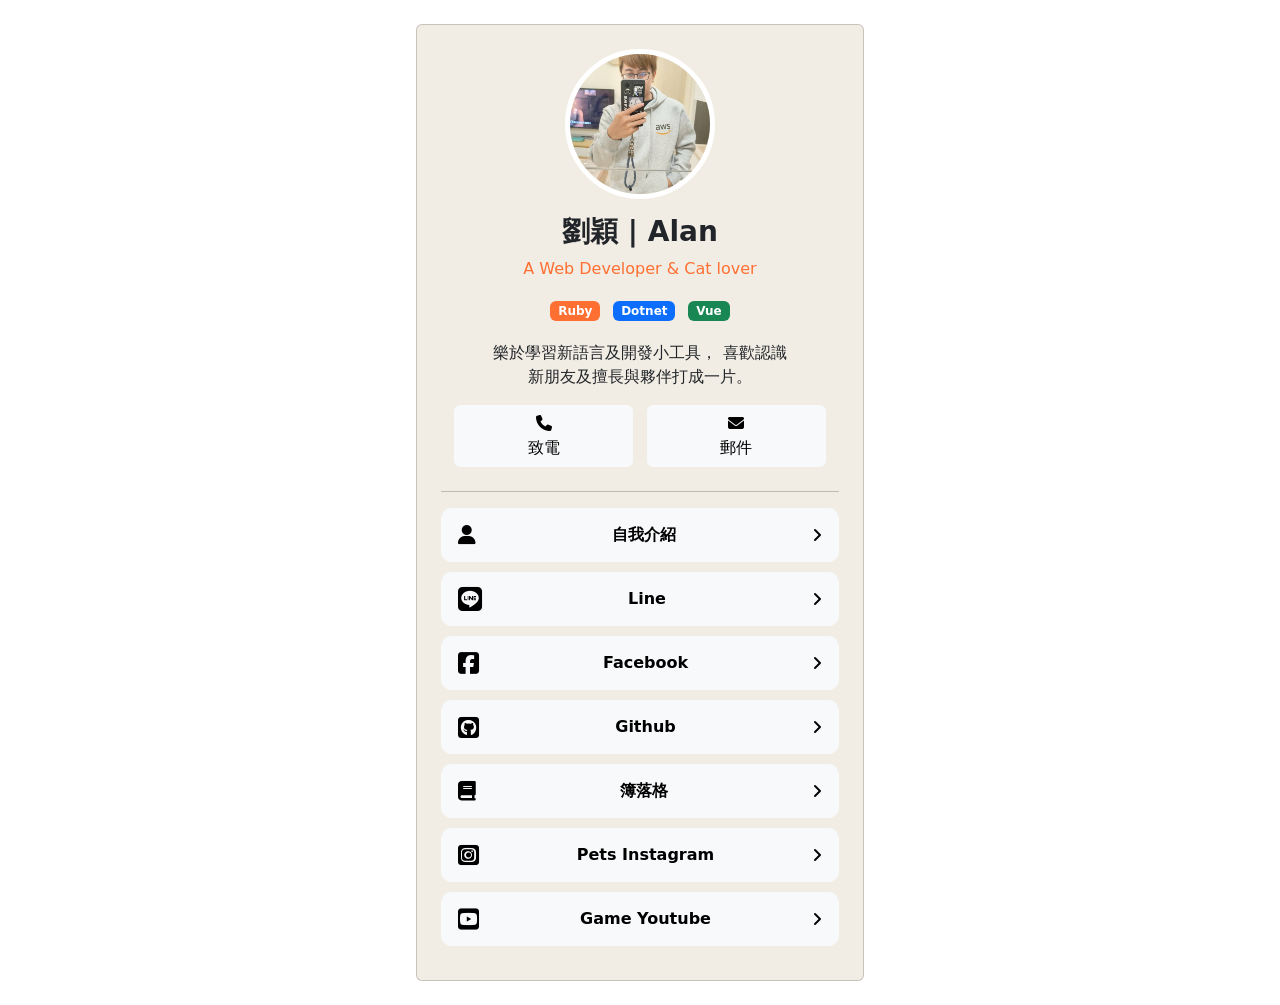
==== index.html @ e2267089 "Add files via upload" ====
<!doctype html>
<html lang="en">
  <head>
    <meta charset="utf-8">
    <meta http-equiv="x-ua-compatible" content="ie=edge">
    <meta name="description" content="">
    <meta name="viewport" content="width=device-width, initial-scale=1, shrink-to-fit=no">
    <meta property="og:type" content="website">
    <meta property="og:title" content="劉穎｜Alan Liu">
    <meta property="og:description" content="Hi , 這是屬於 Alan 的自我介紹 , 很高興認識你">
    <meta property="og:url" content="https://hi-alan-liu.github.io/">
    <meta property="og:image" content="https://github.com/Hi-Alan-Liu/Hi-Alan-Liu.github.io/blob/main/assets/images/favicon.png">
    <title>劉穎｜Alan Liu</title>
    <link rel="shortcut icon" href="assets/images/favicon.png" type="image/png">
    <link href="https://cdn.jsdelivr.net/npm/bootstrap@5.3.2/dist/css/bootstrap.min.css" rel="stylesheet" integrity="sha384-T3c6CoIi6uLrA9TneNEoa7RxnatzjcDSCmG1MXxSR1GAsXEV/Dwwykc2MPK8M2HN" crossorigin="anonymous">
    <link rel="stylesheet" href="https://cdnjs.cloudflare.com/ajax/libs/font-awesome/6.5.1/css/all.min.css" integrity="sha512-DTOQO9RWCH3ppGqcWaEA1BIZOC6xxalwEsw9c2QQeAIftl+Vegovlnee1c9QX4TctnWMn13TZye+giMm8e2LwA==" crossorigin="anonymous" referrerpolicy="no-referrer" />
    <!--====== Style css ======-->
    <link rel="stylesheet" href="assets/css/style.css">
  </head>
  <body>
    <div class="container text-center d-flex justify-content-evenly my-4">
      <div class="card p-4 bg-warning">

        <div class="justify-content-evenly">
          <img src="assets/images/avatar.jpg" class="rounded-circle" alt="Avatar" height="150" width="150">
        </div>
  
        <h3 class="mt-3 fw-bold">劉穎 | Alan</h3>

        <p class="text-danger">A Web Developer & Cat lover</p>

        <p>
          <span class="badge text-bg-danger m-1">Ruby</span>
          <span class="badge text-bg-primary m-1">Dotnet</span>
          <span class="badge text-bg-success m-1">Vue</span>
        </p>

        <div class="mx-5 mb-3">
          <span>樂於學習新語言及開發小工具，</span>
          <span>喜歡認識新朋友及擅長與夥伴打成一片。</span>
        </div>

        <div class="mb-2 contact">
          <a class="btn btn-light mx-1" href="tel:+886-908-630-926">
            <i class="fa-solid fa-phone"></i>
            <div class="title-btn-text">致電</div>
          </a>
          <a class="btn btn-light mx-1" href="mailto:pa013971@gmail.com">
            <i class="fa-solid fa-envelope"></i>
            <div class="title-btn-text">郵件</div>
          </a>
        </div>

        <hr>
  
        <a href="https://hi-alan-liu.github.io/profile/" class="btn btn-light social-icon-wrap" target="_blank">
          <i class="fa-solid fa-user fa-lg"></i>
          <span class="social-text change-social-text fw-bolder">自我介紹</span>
          <i class="fa-solid fa-angle-right"></i>
        </a>
        
        <a href="https://line.me/R/ti/p/~pa013971" class="btn btn-light social-icon-wrap" target="_blank">
          <i class="fa-brands fa-line fa-xl"></i>
          <span class="social-text change-social-text fw-bolder">Line</span>
          <i class="fa-solid fa-angle-right"></i>
        </a>

        <a href="https://www.facebook.com/profile.php?id=100000406351114" class="btn btn-light social-icon-wrap" target="_blank">
          <i class="fa-brands fa-square-facebook fa-xl"></i>
          <span class="social-text change-social-text fw-bolder">Facebook</span>
          <i class="fa-solid fa-angle-right"></i>
        </a>

        <a href="https://github.com/Hi-Alan-Liu" class="btn btn-light social-icon-wrap" target="_blank">
          <i class="fa-brands fa-square-github fa-xl"></i>
          <span class="social-text change-social-text fw-bolder">Github</span>
          <i class="fa-solid fa-angle-right"></i>
        </a>

        <a href="https://hi-alan-liu.github.io/blog/" class="btn btn-light social-icon-wrap" target="_blank">
          <i class="fa-solid fa-book fa-lg"></i>
          <span class="social-text change-social-text fw-bolder">簿落格</span>
          <i class="fa-solid fa-angle-right"></i>
        </a>

        <a href="https://instagram.com/alan_jun_cat" class="btn btn-light social-icon-wrap" target="_blank">
          <i class="fa-brands fa-square-instagram fa-xl"></i>
          <span class="social-text change-social-text fw-bolder">Pets Instagram</span>
          <i class="fa-solid fa-angle-right"></i>
        </a>

        <a href="https://www.facebook.com/profile.php?id=100000406351114" class="btn btn-light social-icon-wrap" target="_blank">
          <i class="fa-brands fa-square-youtube fa-xl"></i>
          <span class="social-text change-social-text fw-bolder">Game Youtube</span>
          <i class="fa-solid fa-angle-right"></i>
        </a>
  
      </div>
    </div>

    <script src="https://cdn.jsdelivr.net/npm/bootstrap@5.3.2/dist/js/bootstrap.bundle.min.js" integrity="sha384-C6RzsynM9kWDrMNeT87bh95OGNyZPhcTNXj1NW7RuBCsyN/o0jlpcV8Qyq46cDfL" crossorigin="anonymous"></script>
  </body>
</html>
---- assets/css/style.css ----
.card {
  width: 100%;
  max-width: 28rem;
}

.rounded-circle {
  object-fit: cover;
  border-radius: 50%;
  border: 5px solid white;
}

.contact a{
  width: 45%;
}

.social-icon-wrap {
  display: flex;
  width: 100%;
  max-width: 100%;
  height: 54px;
  max-height: 54px;
  align-items: center;
  font-size: 16px;
  font-weight: 400;
  margin-bottom: 10px;
  border-radius: 10px;
  padding: 10px 16px;
  box-sizing: border-box;
}

.social-text {
  flex-grow: 1;
  overflow: hidden;
  text-overflow: ellipsis;
}


:root {
  --bs-danger: #ff6f32;
  --bs-danger-rgb: 255,111,50;
  --bs-warning: #f2ede4;
  --bs-warning-rgb: 242,237,228;
}
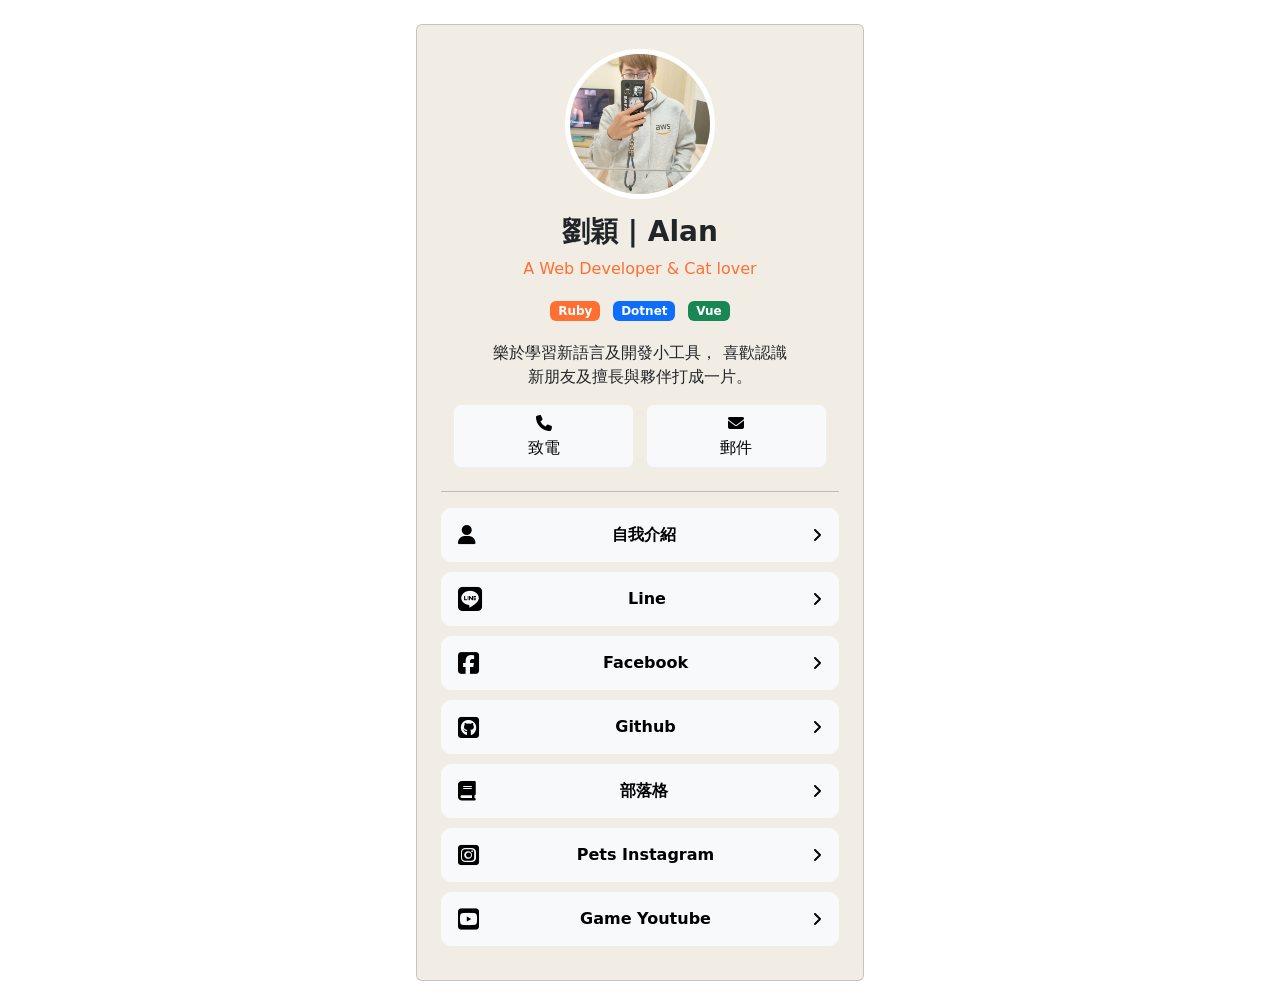
==== commit e5ca9245: "Update index.html" ====
--- a/index.html
+++ b/index.html
@@ -79,7 +79,7 @@
 
         <a href="https://hi-alan-liu.github.io/blog/" class="btn btn-light social-icon-wrap" target="_blank">
           <i class="fa-solid fa-book fa-lg"></i>
-          <span class="social-text change-social-text fw-bolder">簿落格</span>
+          <span class="social-text change-social-text fw-bolder">部落格</span>
           <i class="fa-solid fa-angle-right"></i>
         </a>
 
@@ -89,7 +89,7 @@
           <i class="fa-solid fa-angle-right"></i>
         </a>
 
-        <a href="https://www.facebook.com/profile.php?id=100000406351114" class="btn btn-light social-icon-wrap" target="_blank">
+        <a href="https://www.youtube.com/@Alan-Tw" class="btn btn-light social-icon-wrap" target="_blank">
           <i class="fa-brands fa-square-youtube fa-xl"></i>
           <span class="social-text change-social-text fw-bolder">Game Youtube</span>
           <i class="fa-solid fa-angle-right"></i>
@@ -100,4 +100,4 @@
 
     <script src="https://cdn.jsdelivr.net/npm/bootstrap@5.3.2/dist/js/bootstrap.bundle.min.js" integrity="sha384-C6RzsynM9kWDrMNeT87bh95OGNyZPhcTNXj1NW7RuBCsyN/o0jlpcV8Qyq46cDfL" crossorigin="anonymous"></script>
   </body>
-</html>+</html>
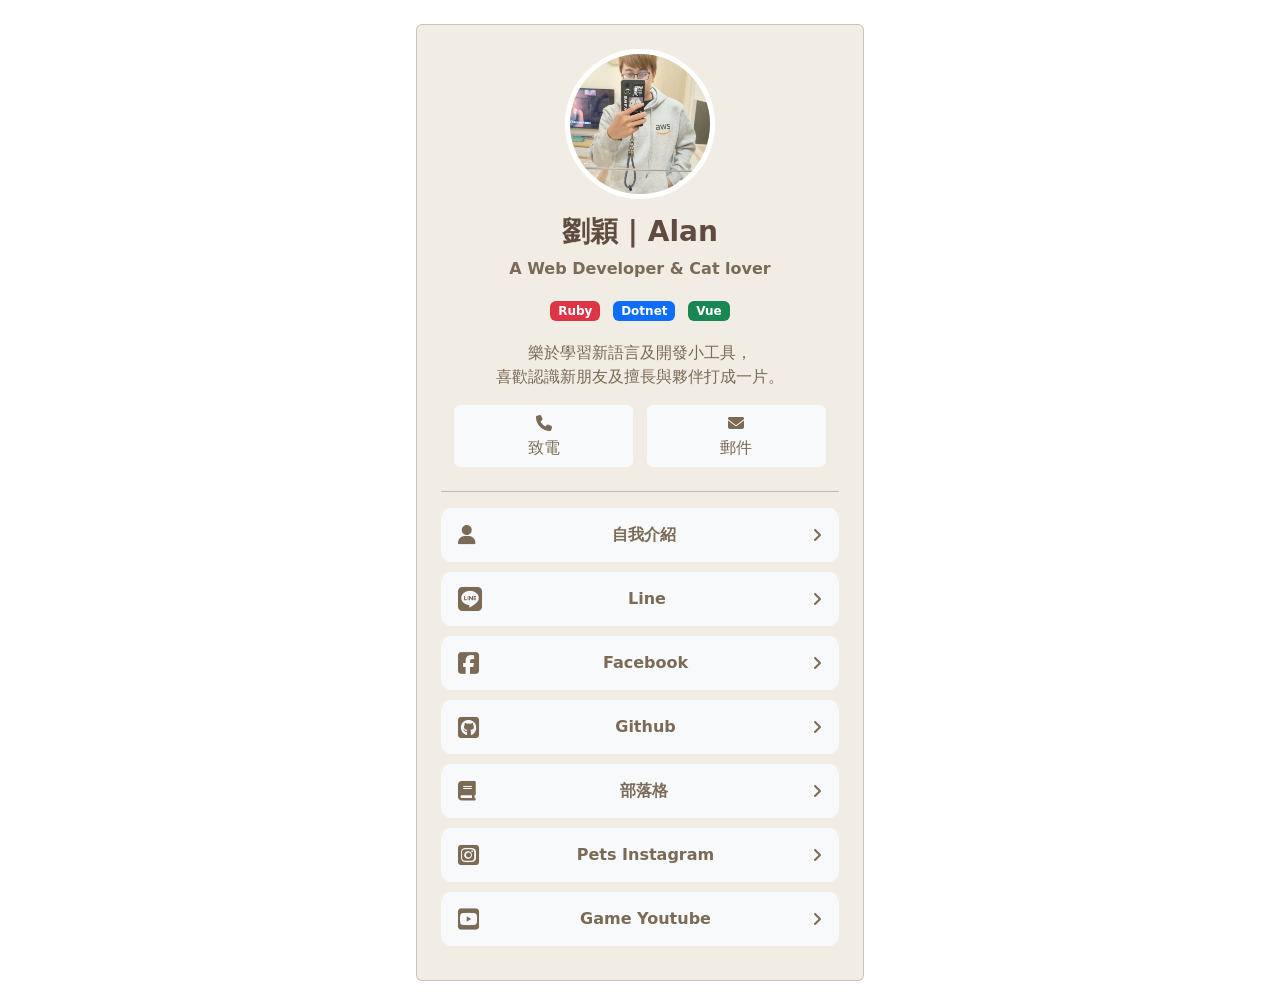
==== commit c41a3e4f: "feat: 修改整體顏色" ====
--- a/index.html
+++ b/index.html
@@ -9,7 +9,7 @@
     <meta property="og:title" content="劉穎｜Alan Liu">
     <meta property="og:description" content="Hi , 這是屬於 Alan 的自我介紹 , 很高興認識你">
     <meta property="og:url" content="https://hi-alan-liu.github.io/">
-    <meta property="og:image" content="https://github.com/Hi-Alan-Liu/Hi-Alan-Liu.github.io/blob/main/assets/images/favicon.png">
+    <meta property="og:image" content="https://hi-alan-liu.github.io/assets/images/favicon.png/">
     <title>劉穎｜Alan Liu</title>
     <link rel="shortcut icon" href="assets/images/favicon.png" type="image/png">
     <link href="https://cdn.jsdelivr.net/npm/bootstrap@5.3.2/dist/css/bootstrap.min.css" rel="stylesheet" integrity="sha384-T3c6CoIi6uLrA9TneNEoa7RxnatzjcDSCmG1MXxSR1GAsXEV/Dwwykc2MPK8M2HN" crossorigin="anonymous">
@@ -25,9 +25,9 @@
           <img src="assets/images/avatar.jpg" class="rounded-circle" alt="Avatar" height="150" width="150">
         </div>
   
-        <h3 class="mt-3 fw-bold">劉穎 | Alan</h3>
+        <h3 class="mt-3 fw-bold text-orange" style="color: #604C3F;">劉穎 | Alan</h3>
 
-        <p class="text-danger">A Web Developer & Cat lover</p>
+        <p class="text-secondary fw-bold">A Web Developer & Cat lover</p>
 
         <p>
           <span class="badge text-bg-danger m-1">Ruby</span>
@@ -35,17 +35,17 @@
           <span class="badge text-bg-success m-1">Vue</span>
         </p>
 
-        <div class="mx-5 mb-3">
-          <span>樂於學習新語言及開發小工具，</span>
+        <div class="mx-5 mb-3 text-secondary">
+          <span>樂於學習新語言及開發小工具，</span><br>
           <span>喜歡認識新朋友及擅長與夥伴打成一片。</span>
         </div>
 
         <div class="mb-2 contact">
-          <a class="btn btn-light mx-1" href="tel:+886-908-630-926">
+          <a class="btn btn-light mx-1 text-secondary" href="tel:+886-908-630-926">
             <i class="fa-solid fa-phone"></i>
             <div class="title-btn-text">致電</div>
           </a>
-          <a class="btn btn-light mx-1" href="mailto:pa013971@gmail.com">
+          <a class="btn btn-light mx-1 text-secondary" href="mailto:pa013971@gmail.com">
             <i class="fa-solid fa-envelope"></i>
             <div class="title-btn-text">郵件</div>
           </a>
@@ -53,43 +53,43 @@
 
         <hr>
   
-        <a href="https://hi-alan-liu.github.io/profile/" class="btn btn-light social-icon-wrap" target="_blank">
+        <a href="https://hi-alan-liu.github.io/profile/" class="btn btn-light social-icon-wrap text-secondary" target="_blank">
           <i class="fa-solid fa-user fa-lg"></i>
           <span class="social-text change-social-text fw-bolder">自我介紹</span>
           <i class="fa-solid fa-angle-right"></i>
         </a>
         
-        <a href="https://line.me/R/ti/p/~pa013971" class="btn btn-light social-icon-wrap" target="_blank">
+        <a href="https://line.me/R/ti/p/~pa013971" class="btn btn-light social-icon-wrap text-secondary" target="_blank">
           <i class="fa-brands fa-line fa-xl"></i>
           <span class="social-text change-social-text fw-bolder">Line</span>
           <i class="fa-solid fa-angle-right"></i>
         </a>
 
-        <a href="https://www.facebook.com/profile.php?id=100000406351114" class="btn btn-light social-icon-wrap" target="_blank">
+        <a href="https://www.facebook.com/profile.php?id=100000406351114" class="btn btn-light social-icon-wrap text-secondary" target="_blank">
           <i class="fa-brands fa-square-facebook fa-xl"></i>
           <span class="social-text change-social-text fw-bolder">Facebook</span>
           <i class="fa-solid fa-angle-right"></i>
         </a>
 
-        <a href="https://github.com/Hi-Alan-Liu" class="btn btn-light social-icon-wrap" target="_blank">
+        <a href="https://github.com/Hi-Alan-Liu" class="btn btn-light social-icon-wrap text-secondary" target="_blank">
           <i class="fa-brands fa-square-github fa-xl"></i>
           <span class="social-text change-social-text fw-bolder">Github</span>
           <i class="fa-solid fa-angle-right"></i>
         </a>
 
-        <a href="https://hi-alan-liu.github.io/blog/" class="btn btn-light social-icon-wrap" target="_blank">
+        <a href="https://hi-alan-liu.github.io/blog/" class="btn btn-light social-icon-wrap text-secondary" target="_blank">
           <i class="fa-solid fa-book fa-lg"></i>
           <span class="social-text change-social-text fw-bolder">部落格</span>
           <i class="fa-solid fa-angle-right"></i>
         </a>
 
-        <a href="https://instagram.com/alan_jun_cat" class="btn btn-light social-icon-wrap" target="_blank">
+        <a href="https://instagram.com/alan_jun_cat" class="btn btn-light social-icon-wrap text-secondary" target="_blank">
           <i class="fa-brands fa-square-instagram fa-xl"></i>
           <span class="social-text change-social-text fw-bolder">Pets Instagram</span>
           <i class="fa-solid fa-angle-right"></i>
         </a>
 
-        <a href="https://www.youtube.com/@Alan-Tw" class="btn btn-light social-icon-wrap" target="_blank">
+        <a href="https://www.youtube.com/@Alan-Tw" class="btn btn-light social-icon-wrap text-secondary" target="_blank">
           <i class="fa-brands fa-square-youtube fa-xl"></i>
           <span class="social-text change-social-text fw-bolder">Game Youtube</span>
           <i class="fa-solid fa-angle-right"></i>
--- a/assets/css/style.css
+++ b/assets/css/style.css
@@ -36,8 +36,7 @@
 
 
 :root {
-  --bs-danger: #ff6f32;
-  --bs-danger-rgb: 255,111,50;
-  --bs-warning: #f2ede4;
   --bs-warning-rgb: 242,237,228;
+  --bs-secondary-rgb: 122,106,86;
+  --bs-orange-rgb: 96,76,63;
 }
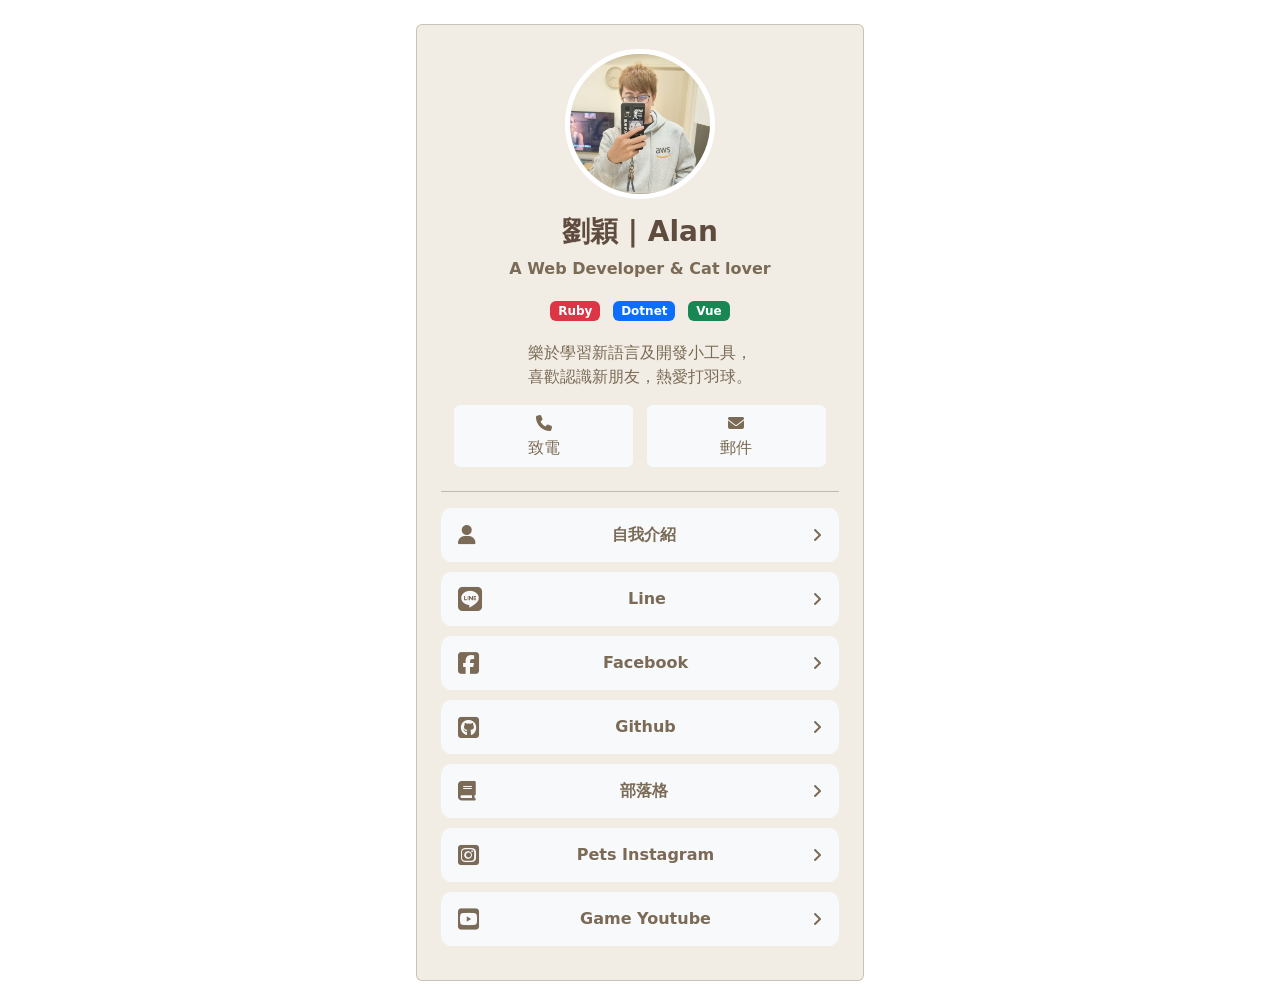
==== commit 5547e780: "feat: 修改大頭貼及介紹" ====
--- a/index.html
+++ b/index.html
@@ -35,9 +35,9 @@
           <span class="badge text-bg-success m-1">Vue</span>
         </p>
 
-        <div class="mx-5 mb-3 text-secondary">
+        <div class="mx-1 mb-3 text-secondary">
           <span>樂於學習新語言及開發小工具，</span><br>
-          <span>喜歡認識新朋友及擅長與夥伴打成一片。</span>
+          <span>喜歡認識新朋友，熱愛打羽球。</span>
         </div>
 
         <div class="mb-2 contact">
